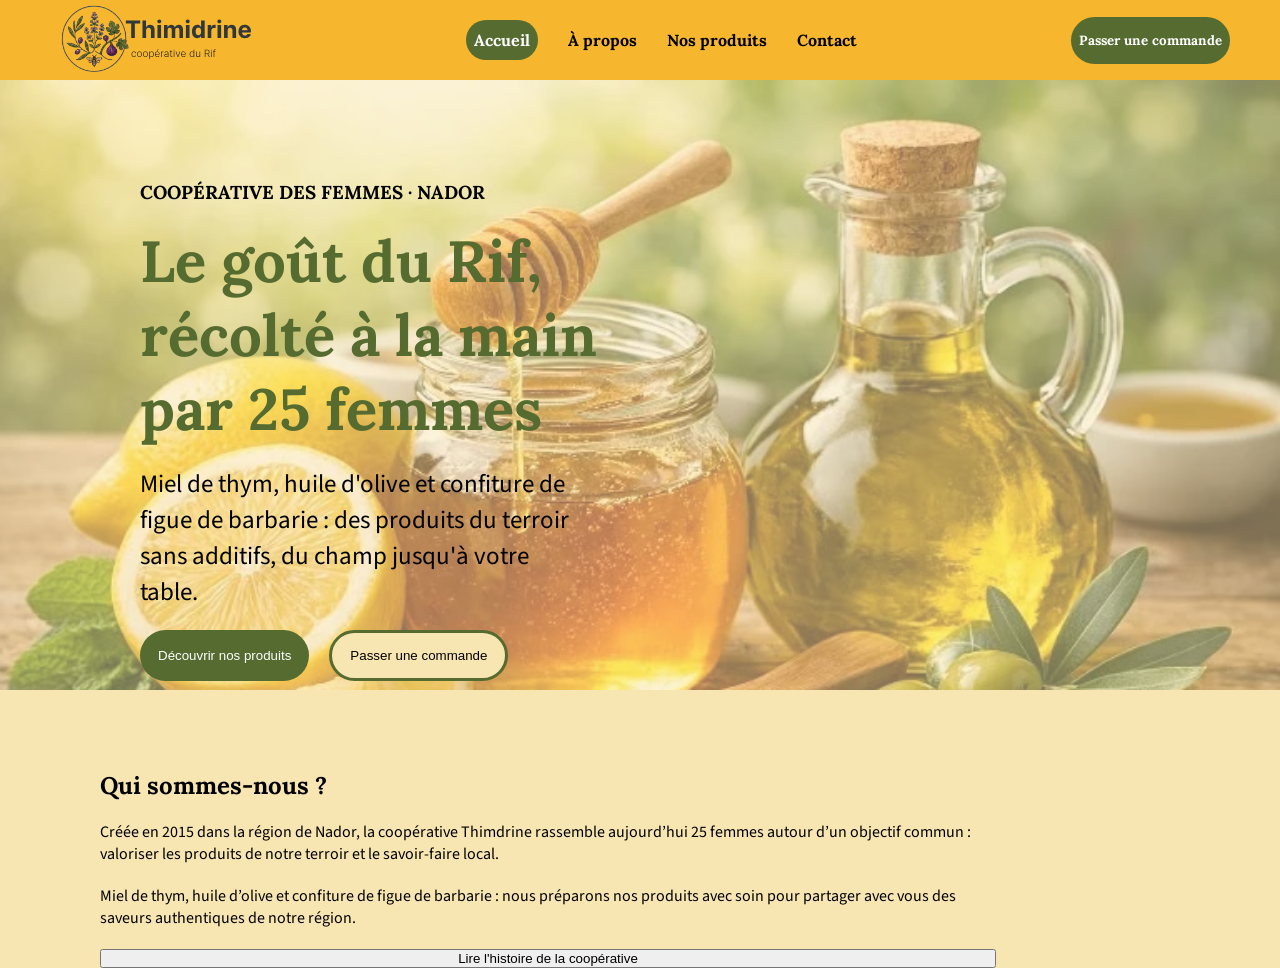
==== index.html @ fd7c1a10 "nav bar et hero" ====
<!DOCTYPE html>
<html lang="en">
<head>
    <meta charset="UTF-8">
    <meta name="viewport" content="width=device-width, initial-scale=1.0">
    <link rel="preconnect" href="https://fonts.googleapis.com">
    <link rel="preconnect" href="https://fonts.gstatic.com" crossorigin>
    <link href="https://fonts.googleapis.com/css2?family=Lora:ital,wght@0,400..700;1,400..700&display=swap" rel="stylesheet">
<link href="https://fonts.googleapis.com/css2?family=Source+Sans+3:ital,wght@0,200..900;1,200..900&display=swap" rel="stylesheet">
    <link rel="stylesheet" href="style.css">
    <title>Thimidrine</title>
</head>
<body>
 <nav>

   <a href="index.html" class="logo"> <img  src="images/logo-thymidrine.svg" alt=""></a>

    <div class="navigation">
    <a href="index.html" class="active">Accueil</a>
    <a href="">À propos</a>
    <a href="">Nos produits</a>
    <a href="">Contact</a>

    </div>

    <button>Passer une commande</button>
 
 </nav>

 <main>
<section class="hero-section">
<div class="hero"></div>
<div class="hero-info">
<h3>COOPÉRATIVE DES FEMMES · NADOR</h3>
<h1>Le goût du Rif, récolté à la main par 25 femmes</h1>
<p>Miel de thym, huile d'olive et confiture de figue de barbarie : des produits du terroir sans additifs, du champ jusqu'à votre table.</p>
<div class="button-hero">
    <button class="btn1">Découvrir nos produits</button>
    <button class="btn2">Passer une commande</button>

</div>
</div>

</section>




<div class="nous">
    <h2>Qui sommes-nous ?</h2>
    <p>Créée en 2015 dans la région de Nador, la coopérative Thimdrine rassemble aujourd’hui 25 femmes autour d’un objectif commun : valoriser les produits de notre terroir et le savoir-faire local.</p>
    <p>Miel de thym, huile d’olive et confiture de figue de barbarie : nous préparons nos produits avec soin pour partager avec vous des saveurs authentiques de notre région.</p>
     <button>Lire l'histoire de la coopérative</button>
</div>





 </main>




    
</body>
</html>
---- style.css ----
*{
margin: 0;
padding: 0;
box-sizing: border-box;
    
}
:root{
--baige : #F8E6B2;
--yellow: #F6B72E;
--vert: #556B2F;
--titre : "Lora", serif;
--texte : "Source Sans 3" , sans-serif;


}
a{
font-family: var(--titre);
text-decoration: none;
}

body{
    font-family: var(--texte);
    background-color: var(--baige);
     padding-top: 80px;
}
h1 , h2 , h3  {

    font-family: var(--titre);
}
nav{
    background-color: var(--yellow );
    width: 100%; 
    height: 80px;
    display: flex;
    align-items: center;
    justify-content: space-between;
    padding-right: 50px;
    position: fixed;
   top: 0;
   left: 0;
     z-index: 1000;
}
.logo img{
  max-height: 100%;
 
}
.navigation a {
  font-weight: bold;
    color: black;
    
    

}
.navigation{
    display: flex;
    align-items: center;
    gap: 30px
    
}
nav button{
   border: none;
   background-color: var(--vert); 
   padding: 15px 8px;
   color: white;
   border-radius: 30px;
   font-weight: bold;
   font-family: var(--titre);
   
}

.navigation .active{
    background-color: var(--vert);
    color: white;
    padding: 10px 8px;
    border-radius: 30px;
}
.hero-section{
    background-image: url(images/thimidrine-hero.webp);
   width: 100%;
   height: 610px;
    
       background-size: cover;
      
    background-repeat: no-repeat;
    position: relative;
    overflow: hidden;
    
}
.hero {
    position: absolute;
    width: 100%;
    height: 100%;
    background: rgba(248, 230, 178, 0.47); ;
    
   
    
}
.hero-info{
    height: 100%;
    width: 50%;
    display: flex;
    flex-direction: column;
    padding: 100px 0 0 140px;
    gap: 20px;
    position: absolute;
    
    
}
.hero-info h1{
font-size: 58px;
color: var(--vert);

}

.hero-info p{
    font-size: 25px;
   
    width: 90%;

}

.button-hero{
  display: flex;
  gap: 20px;

}
.button-hero button {
padding: 15px 18px;
border-radius: 30px;
border: none;

}
.button-hero .btn1{
    background: var(--vert);
    color: white;
}
.button-hero .btn2{

    background: var(--baige);
    border: var(--vert) solid 3px;
   
}


.nous{
display: flex;
flex-direction: column;
gap: 20px;
    width: 70%;
   
    margin-left: 100px;
    margin-top: 80px;
}
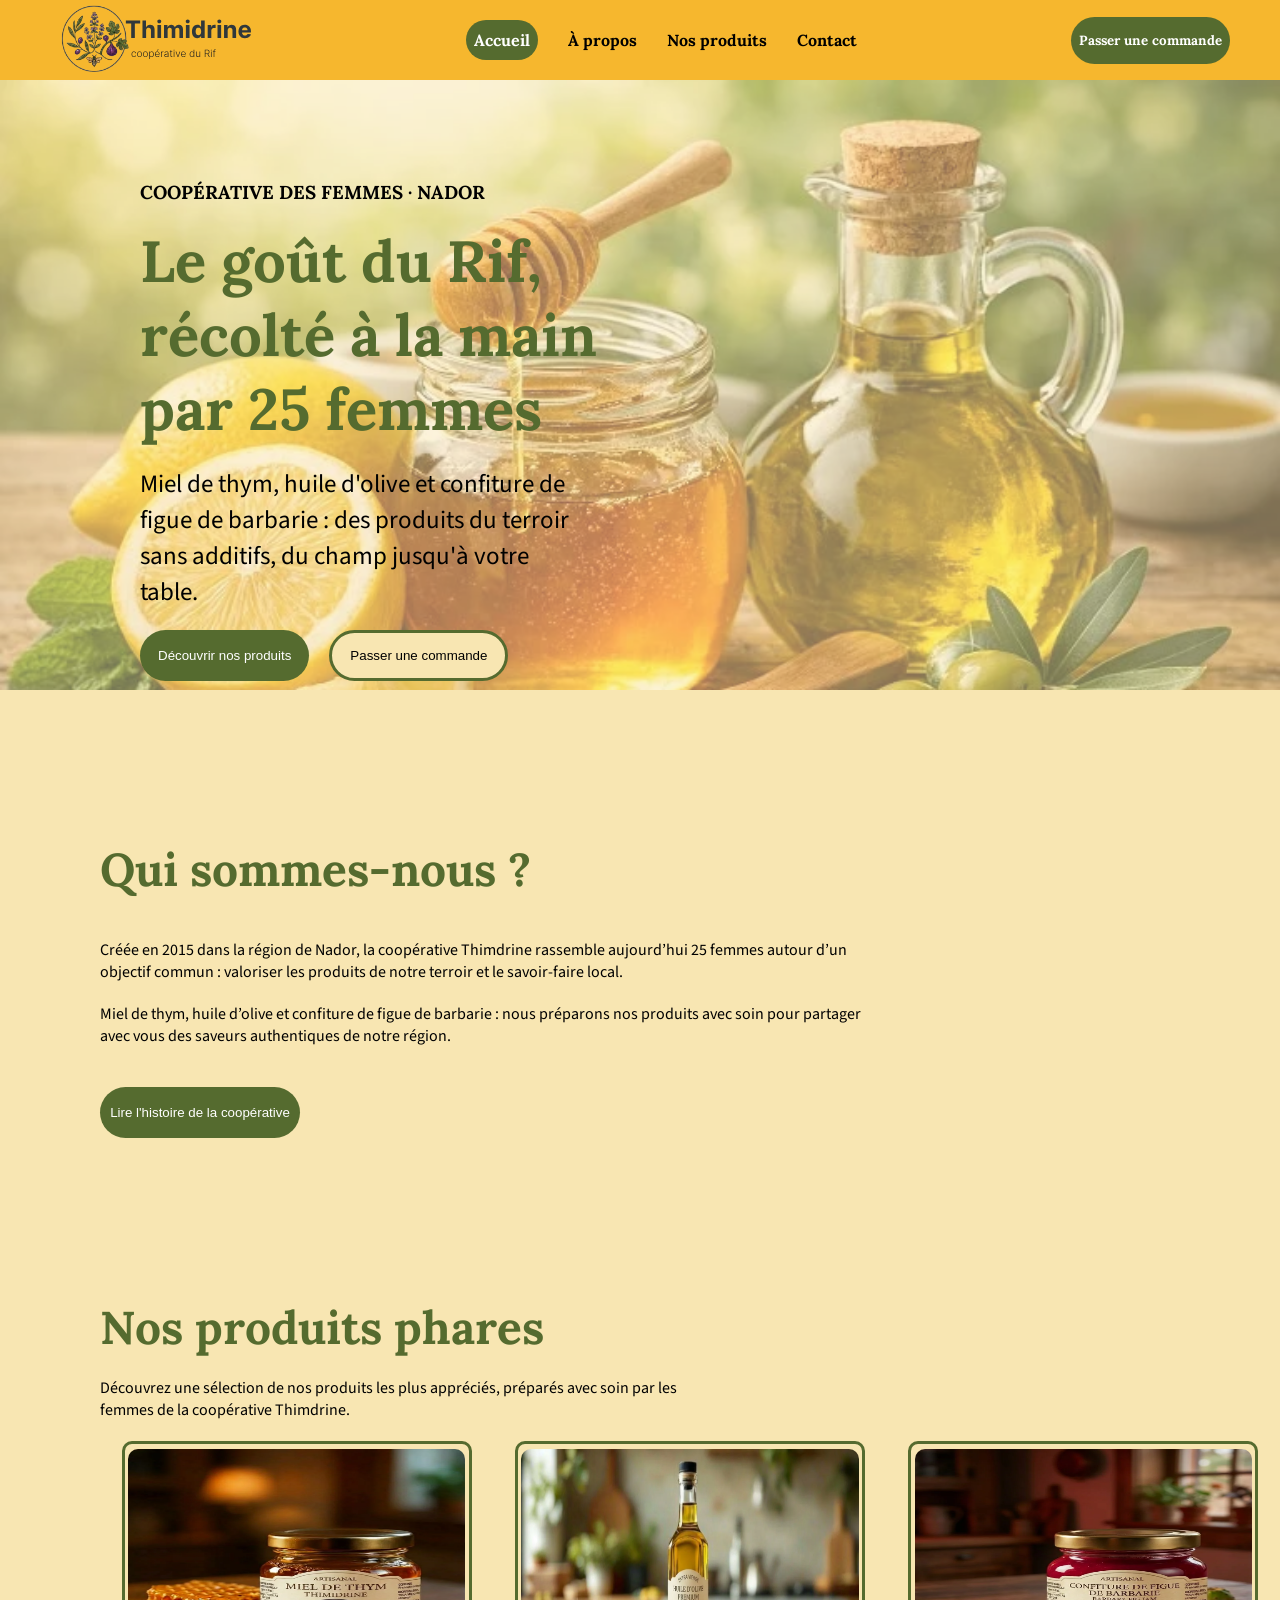
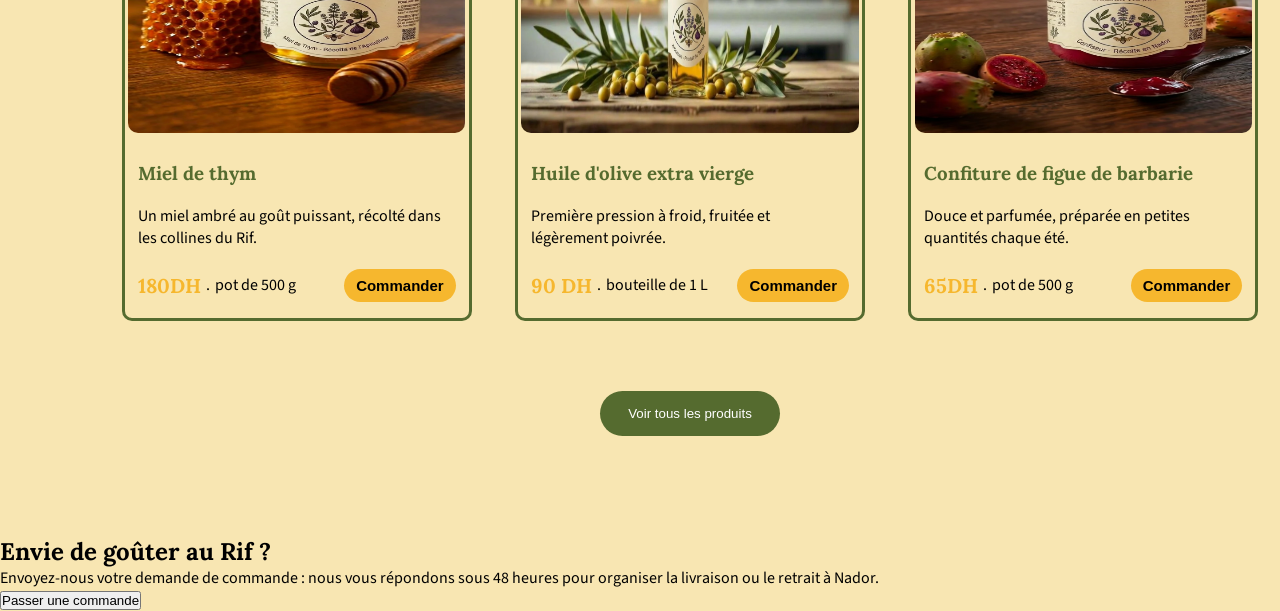
==== commit d13ad319: "la partie  produits de phares et Qui sommes-nous" ====
--- a/index.html
+++ b/index.html
@@ -48,9 +48,84 @@
 
 <div class="nous">
     <h2>Qui sommes-nous ?</h2>
-    <p>Créée en 2015 dans la région de Nador, la coopérative Thimdrine rassemble aujourd’hui 25 femmes autour d’un objectif commun : valoriser les produits de notre terroir et le savoir-faire local.</p>
+   <div class="text-nous">
+     <p>Créée en 2015 dans la région de Nador, la coopérative Thimdrine rassemble aujourd’hui 25 femmes autour d’un objectif commun : valoriser les produits de notre terroir et le savoir-faire local.</p>
     <p>Miel de thym, huile d’olive et confiture de figue de barbarie : nous préparons nos produits avec soin pour partager avec vous des saveurs authentiques de notre région.</p>
+   </div>
      <button>Lire l'histoire de la coopérative</button>
+</div>
+
+
+
+<div class="produits-phares">
+    <h2>Nos produits phares</h2>
+    <p class="text-phare">Découvrez une sélection de nos produits les plus appréciés, préparés avec soin par les femmes de la coopérative Thimdrine.</p>
+   <div class="cartes-produits"> 
+<div class="carte-produit">
+    <img src="images/miel tymidrine.webp" alt="">
+    <div class="info-produit">
+        <h3>Miel de thym</h3>
+        <p>Un miel ambré au goût puissant, récolté dans les collines du Rif.</p>
+        <div class="prix-commande">
+        <div class="prix">
+            <h4>180DH</h4>
+            <p>.</p>
+            <p>pot de 500 g</p>
+  
+        </div>
+        <button>Commander</button>
+        </div>
+</div>
+
+   
+
+</div>
+
+<div class="carte-produit">
+    <img src="images/huile d'olive thimidrine.webp" alt="">
+    <div class="info-produit">
+        <h3>Huile d'olive extra vierge</h3>
+        <p>Première pression à froid, fruitée et légèrement poivrée.</p>
+        <div class="prix-commande">
+        <div class="prix">
+            <h4>90 DH </h4>
+            <p>.</p>
+            <p>bouteille de 1 L</p>
+  
+        </div>
+        <button>Commander</button>
+        </div>
+</div>
+
+   
+
+</div>
+
+<div class="carte-produit">
+    <img src="images/confiture de Confiture de figue de barbarie thimidrine.webp" alt="">
+    <div class="info-produit">
+        <h3>Confiture de figue de barbarie</h3>
+        <p>Douce et parfumée, préparée en petites quantités chaque été.</p>
+        <div class="prix-commande">
+        <div class="prix">
+            <h4>65DH</h4>
+            <p>.</p>
+            <p>pot de 500 g</p>
+  
+        </div>
+        <button>Commander</button>
+        </div>
+</div>
+
+   
+
+</div>
+
+</div> 
+
+<div class="btn1">
+   <button>Voir tous les produits</button>
+</div>
 </div>
 
 
@@ -59,6 +134,19 @@
 
  </main>
 
+ <footer>
+    <div>
+        <h2>Envie de goûter au Rif ?</h2>
+        <p>Envoyez-nous votre demande de commande : nous vous répondons sous 48 heures pour organiser la livraison ou le retrait à Nador.</p>
+        <button>Passer une commande</button>
+    </div>
+
+
+
+
+
+ </footer>
+
 
 
 
--- a/style.css
+++ b/style.css
@@ -10,6 +10,7 @@
 --vert: #556B2F;
 --titre : "Lora", serif;
 --texte : "Source Sans 3" , sans-serif;
+--size-h2 : 46px
 
 
 }
@@ -23,7 +24,7 @@
     background-color: var(--baige);
      padding-top: 80px;
 }
-h1 , h2 , h3  {
+h1 , h2 , h3 , h4  {
 
     font-family: var(--titre);
 }
@@ -145,22 +146,133 @@
 .nous{
 display: flex;
 flex-direction: column;
+gap: 40px;
+    width: 62%;
+   
+    margin-left: 100px;
+    margin-top: 150px;
+
+}
+.nous h2{
+    color: var(--vert);
+    font-size: var(--size-h2);
+}
+.text-nous{
+
+display:flex;
+flex-direction: column;
 gap: 20px;
-    width: 70%;
-   
-    margin-left: 100px;
-    margin-top: 80px;
-}
-
-
-
-
-
-
-
-
-
-
-
-
-    
+}
+.nous button{
+
+    width: 200px;
+    padding: 18px 5px;
+    border-radius: 30px;
+    border: none;
+    background-color: var(--vert);
+    color: white;
+    
+}
+.carte-produit {
+ max-width: 350px;
+ width: 100%;
+ height: 480px;
+ border: var(--vert) solid 3px;
+ border-radius: 10px;
+
+}
+.carte-produit img {
+    width: 98%;
+    height: 60%;
+   display: block;
+   margin: 5px auto;
+   background-size: cover;
+   border-radius: 10px;
+}
+.info-produit{
+    margin-left: 13px;
+    margin-right: 13px;
+    margin-top: 8%;
+    display: flex;
+    flex-direction: column;
+    gap: 20px;
+   
+}
+.info-produit h3 {
+    color: var(--vert);
+}
+.prix{
+    display:flex;
+    gap: 5px;
+    align-items: center;
+    
+}
+.prix h4{
+    font-size: 20px;
+    color: var(--yellow);
+}
+.prix-commande{
+    display: flex;
+    gap: 18px;
+    align-items: center;
+    justify-content: space-between;
+
+}
+.prix-commande button {
+    padding: 8px 12px;
+    border-radius: 20px;
+    border: none;
+    font-size: 15px;
+    background-color: var(--yellow);
+    font-weight: bold;
+    
+}
+
+.produits-phares {
+    margin: 160px 0 100px 100px;
+    display: flex;
+    flex-direction: column;
+    gap: 20px;
+}
+.produits-phares h2{
+    font-size: var(--size-h2);
+    color: var(--vert)
+}
+.produits-phares .text-phare{
+    width: 50%;
+    
+}
+.cartes-produits{
+    display: flex;
+    justify-content: space-around;
+}
+
+.produits-phares .btn1 button{
+    width: 180px;
+    padding: 15px 0;
+    border-radius: 30px;
+    border: none;
+    background-color: var(--vert);
+    color: white;
+}
+.produits-phares .btn1{
+    width: 100%;
+    display: flex;
+    justify-content: center;
+    margin-top: 50px;
+}
+
+
+
+
+
+
+
+
+
+
+
+
+
+
+    
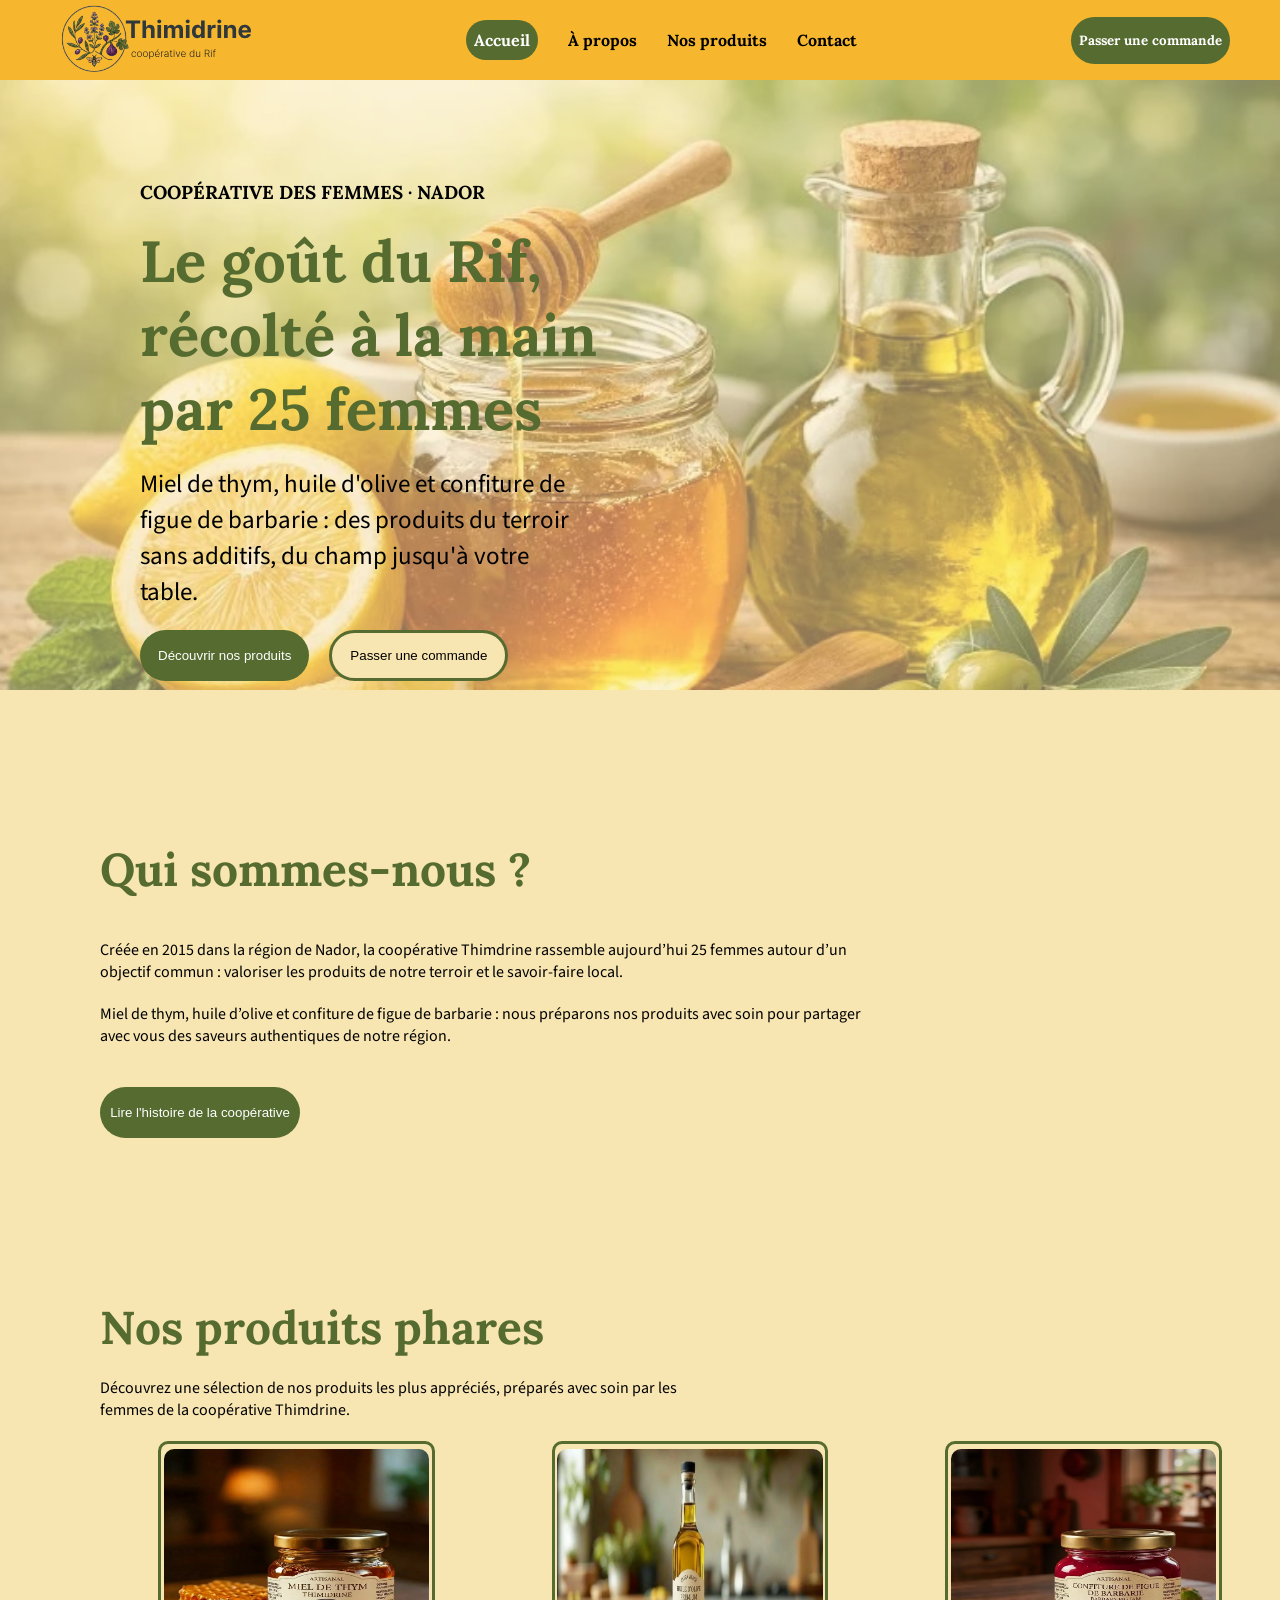
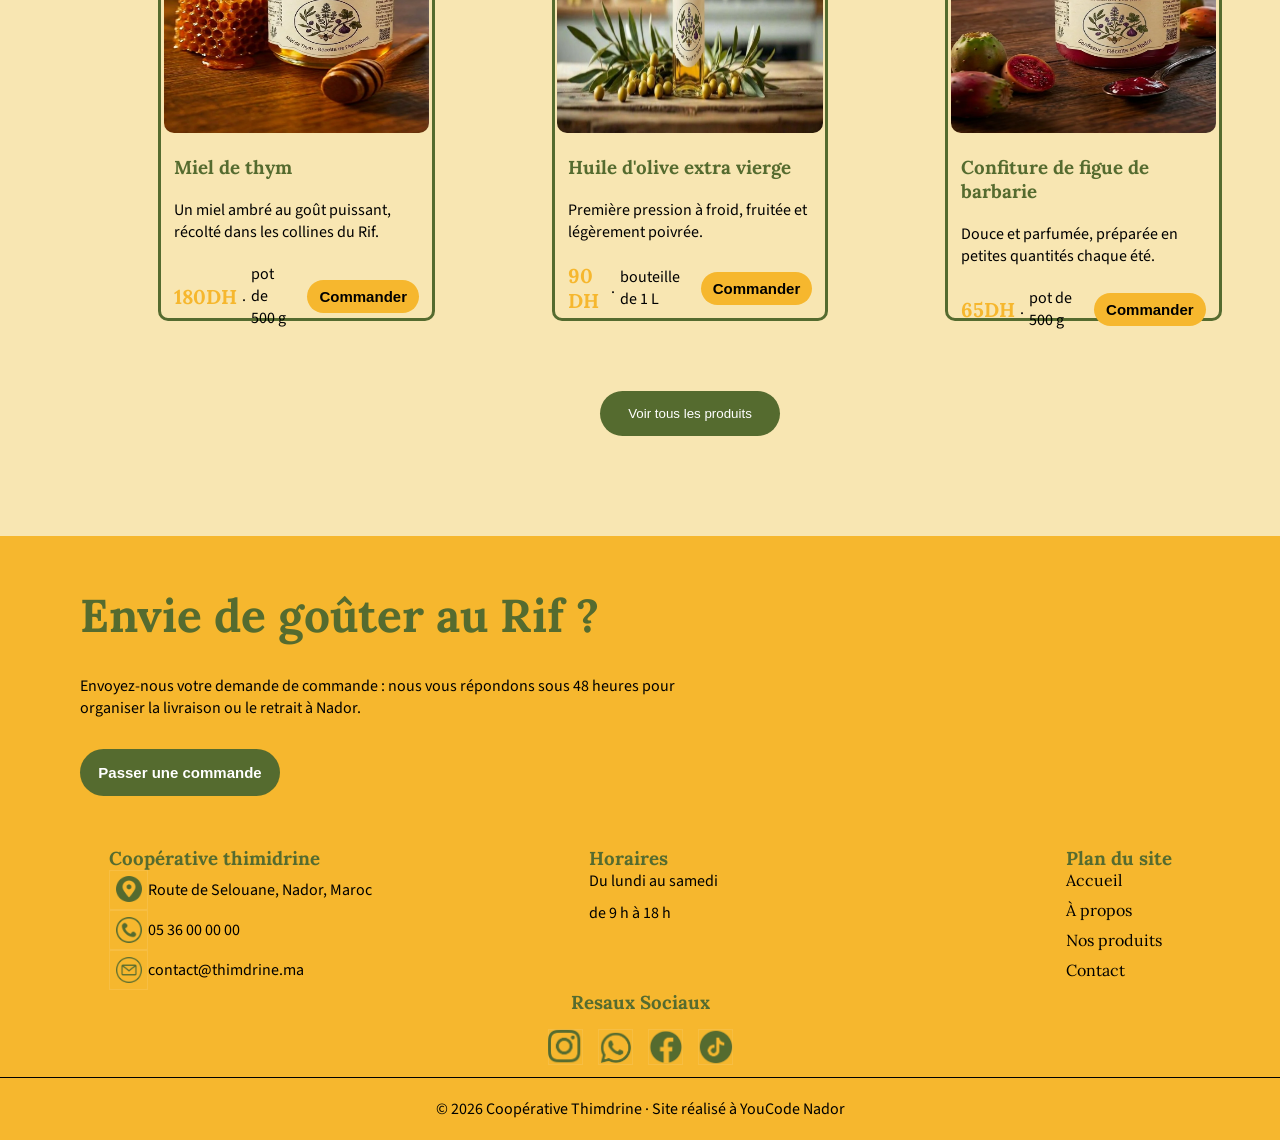
==== commit 1a316feb: "finalisation de la page a propos" ====
--- a/index.html
+++ b/index.html
@@ -17,8 +17,8 @@
 
     <div class="navigation">
     <a href="index.html" class="active">Accueil</a>
-    <a href="">À propos</a>
-    <a href="">Nos produits</a>
+    <a href="propos.html">À propos</a>
+    <a href="Produits.html">Nos produits</a>
     <a href="">Contact</a>
 
     </div>
@@ -135,12 +135,78 @@
  </main>
 
  <footer>
-    <div>
+    <div class="envie">
         <h2>Envie de goûter au Rif ?</h2>
         <p>Envoyez-nous votre demande de commande : nous vous répondons sous 48 heures pour organiser la livraison ou le retrait à Nador.</p>
         <button>Passer une commande</button>
     </div>
 
+    <div class="info-footer">
+        <div class="cooperative">
+            <h3>Coopérative thimidrine</h3>
+            <div class="ico-texte">
+                <img src="images/localisation-vert.svg" alt="">
+                <p>Route de Selouane, Nador, Maroc</p>
+            </div>
+
+             <div class="ico-texte">
+                <img src="images/telephone-vert.svg" alt="">
+                <p>05 36 00 00 00</p>
+            </div>
+
+            <div class="ico-texte">
+                <img src="images/mail-vert.svg" alt="">
+                <p>contact@thimdrine.ma</p>
+            </div>
+
+
+          
+            </div>
+
+              <div class="horaire">
+                <h3>Horaires</h3>
+                <div class="ho-text">
+                <p>Du lundi au samedi</p>
+                <p>de 9 h à 18 h</p>
+</div>
+            </div>
+
+            <div class="plan">
+                <h3>Plan du site</h3>
+                <div class="lien-plan">
+             <a href="index.html" >Accueil</a>
+             <a href="">À propos</a>
+             <a href="Produits.html">Nos produits</a>
+             <a href="">Contact</a>
+             </div>
+
+
+        </div>
+
+
+
+    </div>
+
+    <div class="resaux">
+        <h3>Resaux Sociaux</h3>
+        <div class="resaux-img">
+            <a href=""><img src="images/instagram-vert.svg" alt=""></a>
+            <a href=""><img src="images/whatsapp-vert.svg" alt=""></a>
+            <a href=""><img src="images/facebook-vert.svg" alt=""></a>
+            <a href=""><img src="images/tiktok-vert.svg" alt=""></a>
+
+        </div>
+
+    </div>
+
+    <div class="copyright">
+        <div class="ligne"></div>
+        <p>© 2026 Coopérative Thimdrine · Site réalisé à YouCode Nador</p>
+
+    </div>
+
+
+
 
 
 
--- a/style.css
+++ b/style.css
@@ -38,7 +38,6 @@
     padding-right: 50px;
     position: fixed;
    top: 0;
-   left: 0;
      z-index: 1000;
 }
 .logo img{
@@ -174,11 +173,12 @@
     
 }
 .carte-produit {
- max-width: 350px;
- width: 100%;
+ flex: 0 0 calc((100% - 350px) / 3);
  height: 480px;
  border: var(--vert) solid 3px;
  border-radius: 10px;
+  
+   
 
 }
 .carte-produit img {
@@ -261,18 +261,203 @@
     justify-content: center;
     margin-top: 50px;
 }
-
-
-
-
-
-
-
-
-
-
-
-
-
-
-    
+.envie {
+margin-left: 80px;
+display: flex;
+flex-direction: column;
+gap: 30px;
+
+}
+.envie h2{
+    font-size: var(--size-h2);
+    color: var(--vert);
+}
+.envie p{
+    width: 50%;
+}
+.envie button{
+    width: 200px;
+     padding: 15px 8px;
+    border-radius: 30px;
+    border: none;
+    font-size: 15px;
+    background-color: var(--vert);
+    font-weight: bold;
+    color: white;
+    
+}
+footer{
+    padding-top: 50px;
+    background-color: var(--yellow);
+    
+}
+footer h3{
+    color: var(--vert);
+}
+.info-footer{
+    display: flex;
+    justify-content: space-around;
+    margin-top: 50px;
+
+   
+}
+.ico-texte {
+    display: flex;
+    align-items: center;
+
+}
+.lien-plan{
+    display: flex;
+    flex-direction: column;
+    gap: 10px;
+    
+    
+}
+.lien-plan a{
+    color: black;
+}
+.ho-text{
+    display: flex;
+    flex-direction: column;
+    gap: 10px;
+}
+
+
+.resaux {
+   
+    display: flex;
+    flex-direction: column;
+    align-items: center;
+    text-align: center;
+    gap: 15px;
+}
+
+.resaux-img {
+    display: flex;
+    justify-content: center;
+    align-items: center;
+    gap: 15px;
+}
+
+.resaux-img img {
+    width: 35px;
+    
+}
+
+.horaire{
+    width: 260px;
+}
+.copyright{
+    margin-top: 8px;
+    display: flex;
+    flex-direction: column;
+    align-items: center;
+    gap: 20px;
+    padding-bottom: 20px;
+}
+
+
+.copyright .ligne{
+
+    width: 100% ;
+    height: 1px;
+    background-color: black;
+
+}
+
+.titre-page-produit{
+    font-family: var(--titre);
+    font-size: 52px;
+    color: black;
+    text-align: center;
+    margin: 30px;
+}
+.tous-les-produits{
+    display: flex;
+    justify-content: space-around;
+    flex-wrap: wrap;
+    gap: 30px;
+    margin-bottom: 80px;
+    
+}
+
+.titre-propos {
+  
+    font-family: var(--titre);
+    font-size: 52px;
+    color: black;
+    text-align: center;
+    margin: 30px;
+}
+.histoire{
+    display: flex;
+    flex-direction: column;
+    margin: 50px 100px;
+    gap: 30px;
+    width: 60%;
+    
+}
+.histoire h2{
+   font-size: var(--size-h2); 
+   font-family: var(--titre);
+   color: var(--vert);
+}
+.text-histoire{
+    display: flex;
+    flex-direction: column;
+    gap:15px
+
+
+}
+.valeur h2{
+     font-size: var(--size-h2); 
+   font-family: var(--titre);
+   color: var(--vert);
+}
+.valeur{
+    display: flex;
+    flex-direction: column;
+    margin: 50px 100px;
+}
+.carte-valeur{
+    display: flex;
+    flex-direction: column;
+    padding: 20px 20px 30px 20px;
+    width: 350px;
+    gap: 20px;
+    border: var(--vert) solid 3px;
+    border-radius: 30px;
+    
+    
+}
+.cartes-valeurs{
+
+    margin-top: 70px;
+    display: flex;
+    justify-content: space-around;
+    margin-bottom: 140px;
+}
+
+.titre-carte{
+    display: flex;
+    font-size: 30px;
+    font-family: var(--titre);
+    align-items: center;
+    color: var(--vert);
+    gap: 10px;
+}
+
+
+
+
+
+
+
+
+
+
+
+
+
+
+    
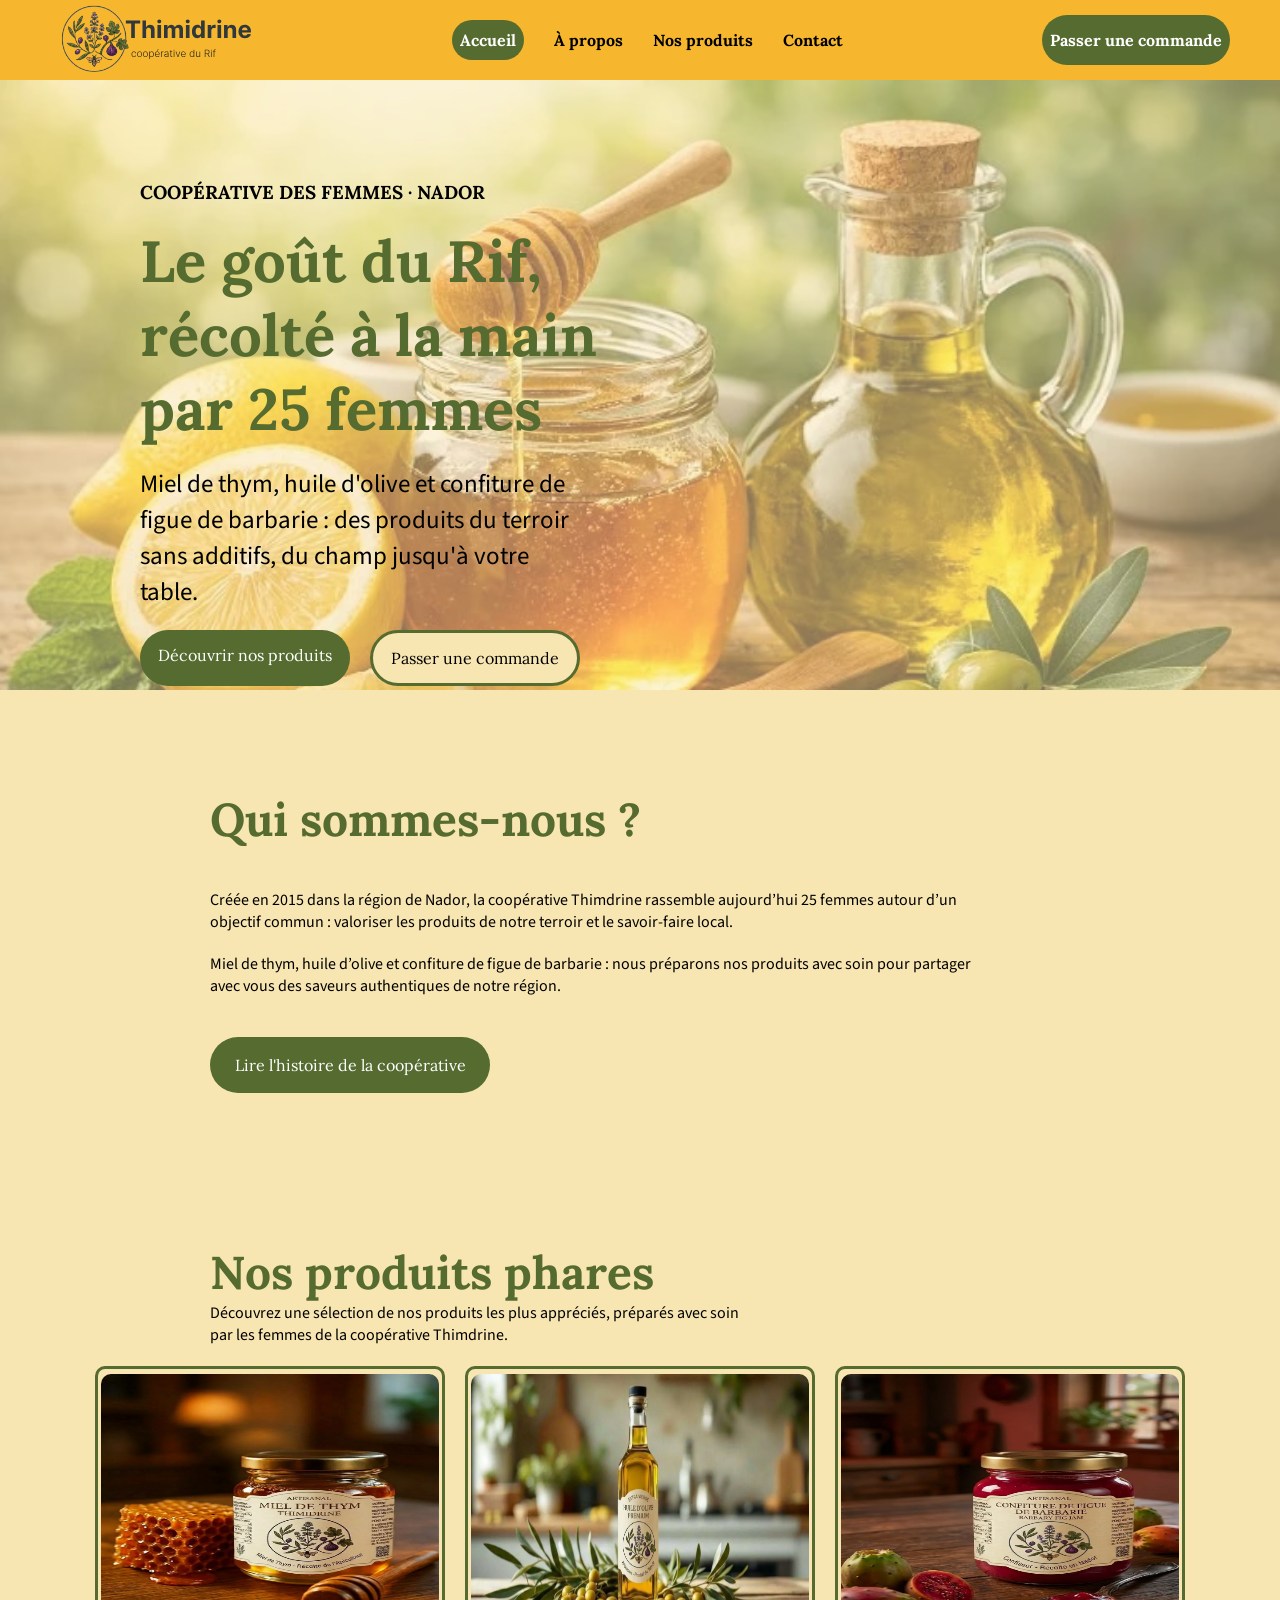
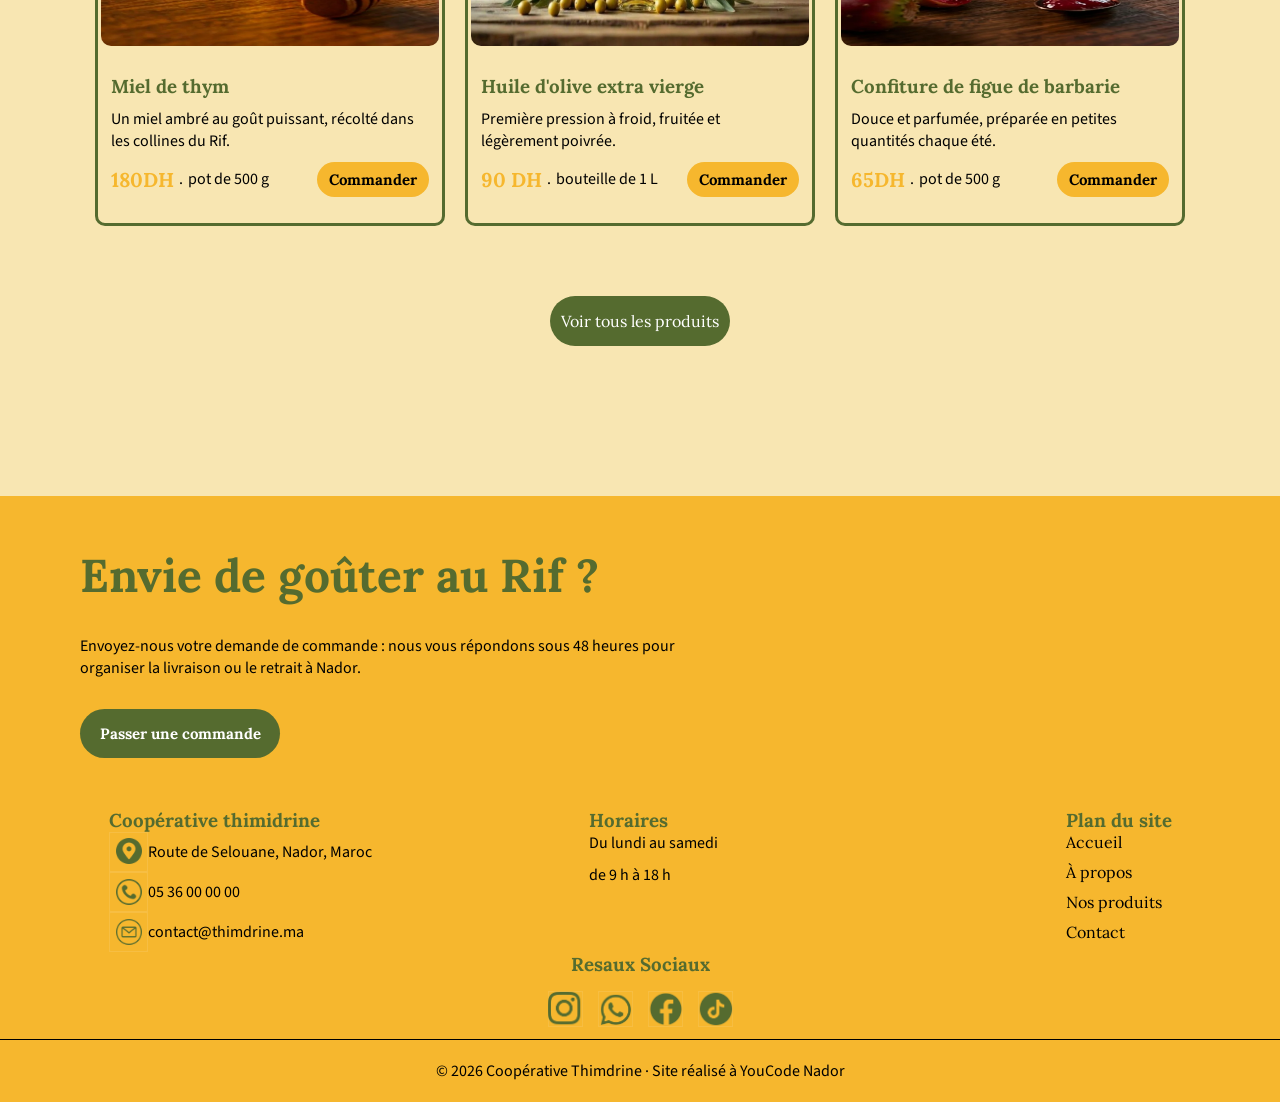
==== commit a6df966a: "ajoute des href aux lien du site" ====
--- a/index.html
+++ b/index.html
@@ -19,11 +19,11 @@
     <a href="index.html" class="active">Accueil</a>
     <a href="propos.html">À propos</a>
     <a href="Produits.html">Nos produits</a>
-    <a href="">Contact</a>
-
-    </div>
-
-    <button>Passer une commande</button>
+    <a href="contact.html">Contact</a>
+
+    </div>
+
+   <a href="contact.html" class="button">Passer une commande</a>
  
  </nav>
 
@@ -35,9 +35,8 @@
 <h1>Le goût du Rif, récolté à la main par 25 femmes</h1>
 <p>Miel de thym, huile d'olive et confiture de figue de barbarie : des produits du terroir sans additifs, du champ jusqu'à votre table.</p>
 <div class="button-hero">
-    <button class="btn1">Découvrir nos produits</button>
-    <button class="btn2">Passer une commande</button>
-
+    <a href="propos.html" class="btn1" >Découvrir nos produits</a>
+    <a href="contact.html" class="btn2">Passer une commande</a>
 </div>
 </div>
 
@@ -52,14 +51,17 @@
      <p>Créée en 2015 dans la région de Nador, la coopérative Thimdrine rassemble aujourd’hui 25 femmes autour d’un objectif commun : valoriser les produits de notre terroir et le savoir-faire local.</p>
     <p>Miel de thym, huile d’olive et confiture de figue de barbarie : nous préparons nos produits avec soin pour partager avec vous des saveurs authentiques de notre région.</p>
    </div>
-     <button>Lire l'histoire de la coopérative</button>
+     <a href="propos.html" class="button">Lire l'histoire de la coopérative</a>
 </div>
 
 
 
 <div class="produits-phares">
-    <h2>Nos produits phares</h2>
+    <div class="text-produit-phares">
+<h2>Nos produits phares</h2>
     <p class="text-phare">Découvrez une sélection de nos produits les plus appréciés, préparés avec soin par les femmes de la coopérative Thimdrine.</p>
+
+    </div>
    <div class="cartes-produits"> 
 <div class="carte-produit">
     <img src="images/miel tymidrine.webp" alt="">
@@ -73,7 +75,7 @@
             <p>pot de 500 g</p>
   
         </div>
-        <button>Commander</button>
+        <a href="contact.html" class="button">Commander</a>
         </div>
 </div>
 
@@ -93,7 +95,7 @@
             <p>bouteille de 1 L</p>
   
         </div>
-        <button>Commander</button>
+       <a href="contact.html" class="button">Commander</a>
         </div>
 </div>
 
@@ -113,7 +115,7 @@
             <p>pot de 500 g</p>
   
         </div>
-        <button>Commander</button>
+        <a href="contact.html" class="button">Commander</a>
         </div>
 </div>
 
@@ -122,9 +124,8 @@
 </div>
 
 </div> 
-
 <div class="btn1">
-   <button>Voir tous les produits</button>
+<a href="propos.html" >Voir tous les produits</a>
 </div>
 </div>
 
@@ -138,7 +139,7 @@
     <div class="envie">
         <h2>Envie de goûter au Rif ?</h2>
         <p>Envoyez-nous votre demande de commande : nous vous répondons sous 48 heures pour organiser la livraison ou le retrait à Nador.</p>
-        <button>Passer une commande</button>
+        <a href="contact.html" class="button">Passer une commande</a>
     </div>
 
     <div class="info-footer">
@@ -175,9 +176,9 @@
                 <h3>Plan du site</h3>
                 <div class="lien-plan">
              <a href="index.html" >Accueil</a>
-             <a href="">À propos</a>
+             <a href="propos.html">À propos</a>
              <a href="Produits.html">Nos produits</a>
-             <a href="">Contact</a>
+             <a href="contact.html">Contact</a>
              </div>
 
 
--- a/style.css
+++ b/style.css
@@ -57,7 +57,7 @@
     gap: 30px
     
 }
-nav button{
+nav .button{
    border: none;
    background-color: var(--vert); 
    padding: 15px 8px;
@@ -124,20 +124,20 @@
   gap: 20px;
 
 }
-.button-hero button {
-padding: 15px 18px;
-border-radius: 30px;
-border: none;
-
-}
+
 .button-hero .btn1{
     background: var(--vert);
     color: white;
+    padding: 15px 18px;
+border-radius: 30px;
 }
 .button-hero .btn2{
 
     background: var(--baige);
     border: var(--vert) solid 3px;
+    padding: 15px 18px;
+    color: black;
+border-radius: 30px;
    
 }
 
@@ -148,8 +148,8 @@
 gap: 40px;
     width: 62%;
    
-    margin-left: 100px;
-    margin-top: 150px;
+    margin-left: 210px;
+    margin-top: 100px;
 
 }
 .nous h2{
@@ -162,21 +162,23 @@
 flex-direction: column;
 gap: 20px;
 }
-.nous button{
-
-    width: 200px;
+.nous .button{
+
+    width: 280px;
     padding: 18px 5px;
     border-radius: 30px;
     border: none;
     background-color: var(--vert);
     color: white;
+    text-align: center;
     
 }
 .carte-produit {
- flex: 0 0 calc((100% - 350px) / 3);
- height: 480px;
+  width: 350px;
+ height: 460px;
  border: var(--vert) solid 3px;
  border-radius: 10px;
+
   
    
 
@@ -195,7 +197,7 @@
     margin-top: 8%;
     display: flex;
     flex-direction: column;
-    gap: 20px;
+    gap: 10px;
    
 }
 .info-produit h3 {
@@ -218,18 +220,19 @@
     justify-content: space-between;
 
 }
-.prix-commande button {
+.prix-commande .button {
     padding: 8px 12px;
     border-radius: 20px;
     border: none;
     font-size: 15px;
     background-color: var(--yellow);
     font-weight: bold;
+    color: black;
     
 }
 
 .produits-phares {
-    margin: 160px 0 100px 100px;
+    margin: 150px  0; 
     display: flex;
     flex-direction: column;
     gap: 20px;
@@ -244,22 +247,26 @@
 }
 .cartes-produits{
     display: flex;
-    justify-content: space-around;
-}
-
-.produits-phares .btn1 button{
+    gap: 20px;
+    justify-content: center;
+}
+
+.produits-phares .btn1 a {
     width: 180px;
     padding: 15px 0;
     border-radius: 30px;
     border: none;
     background-color: var(--vert);
-    color: white;
+     color: white;
+     text-align: center;
+    
 }
 .produits-phares .btn1{
     width: 100%;
     display: flex;
     justify-content: center;
     margin-top: 50px;
+   ;
 }
 .envie {
 margin-left: 80px;
@@ -275,7 +282,7 @@
 .envie p{
     width: 50%;
 }
-.envie button{
+.envie .button{
     width: 200px;
      padding: 15px 8px;
     border-radius: 30px;
@@ -284,6 +291,7 @@
     background-color: var(--vert);
     font-weight: bold;
     color: white;
+    text-align: center;
     
 }
 footer{
@@ -374,7 +382,7 @@
 }
 .tous-les-produits{
     display: flex;
-    justify-content: space-around;
+   justify-content: center;
     flex-wrap: wrap;
     gap: 30px;
     margin-bottom: 80px;
@@ -392,7 +400,7 @@
 .histoire{
     display: flex;
     flex-direction: column;
-    margin: 50px 100px;
+    margin: 50px 210px;
     gap: 30px;
     width: 60%;
     
@@ -417,7 +425,7 @@
 .valeur{
     display: flex;
     flex-direction: column;
-    margin: 50px 100px;
+    margin: 50px 210px;
 }
 .carte-valeur{
     display: flex;
@@ -446,18 +454,196 @@
     color: var(--vert);
     gap: 10px;
 }
-
-
-
-
-
-
-
-
-
-
-
-
-
-
-    
+.titre-contact{
+
+     font-family: var(--titre);
+    font-size: 52px;
+    color: black;
+    text-align: center;
+    margin: 30px;
+
+}
+.carte-contact1{
+background-color: var(--vert);
+width: 30%;
+height: 100%;
+padding: 30px 30px 50px 50px;
+border-radius: 30px;
+
+
+}
+.carte-contact1 h3 {
+    font-size: 26px;
+    color: var(--yellow);
+    margin-bottom: 20px;
+
+
+}
+.info-carte-contact{
+display: flex;
+align-items: center;
+gap: 10px;
+
+
+
+}
+.info-carte-contact img{
+width: 30px;
+
+}
+.contact{
+    display: flex;
+    justify-content: center;
+    gap: 100px;
+    margin-bottom: 80px;
+}
+.carte-contact2{
+background-color: var(--vert);
+width: 30%;
+padding: 30px 30px 50px 50px;
+border-radius: 30px;
+
+
+}
+.carte-contact2 h3{
+    font-size: 26px;
+    color: var(--yellow);
+    margin-bottom: 20px;
+  
+}
+
+.carte-contact2 .btn1 button{
+    padding: 15px 50px;
+border-radius: 30px;
+border: none;
+background-color: var(--yellow);
+margin-top: 30px;
+
+}
+.carte-contact2 .btn1 {
+    display: flex;
+    justify-content: center;
+}
+
+.info-commande input{
+
+    width: 90%;
+    height: 40px;
+    border-radius: 30px;
+    border: #F6B72E solid 2px;
+    padding-left: 10px;
+    background-color: var(--baige);
+    
+
+}
+.info-commande select{
+    width: 90%;
+    height: 40px;
+    border-radius: 30px;
+    border: #F6B72E solid 2px;
+    padding-left: 10px; 
+     background-color: var(--baige);
+}
+
+
+.commande-contact{
+ display: flex;
+ flex-direction: column;
+ gap: 10px;
+
+
+}
+.info-commande{
+
+    display: flex;
+    flex-direction: column;
+    gap: 10px;
+    
+
+}
+
+.info-commande h4{
+    margin-left: 10px;
+    
+}
+
+
+.Messagecommande textarea{
+     width: 90%;
+    min-height: 230px;
+    border-radius: 30px;
+    border: #F6B72E solid 2px;
+    padding: 10px 5px 5px 10px;
+
+     background-color: var(--baige);
+   
+
+    
+}
+.Messagecommande h4 {
+    margin-left: 10px;
+}
+
+.Messagecommande{
+
+    display: flex;
+    flex-direction: column;
+    gap: 10px;
+    
+}
+.info-cartes-contacts{
+
+    display: flex;
+    flex-direction: column;
+    gap: 10px;
+    margin-bottom: 30px;
+}
+.resaux-contact img{
+
+width: 40px;
+}
+.resaux-contact{
+
+    display: flex;
+    gap: 10px;
+}
+.text-produit-phares{
+    margin-left: 210px;
+}
+
+.carte-produit2 {
+ flex: 0 0 calc((100% - 350px) / 3);
+ height: 460px;
+ border: var(--vert) solid 3px;
+ border-radius: 10px;
+
+  
+   
+
+}
+.carte-produit2 img {
+    width: 98%;
+    height: 60%;
+   display: block;
+   margin: 5px auto;
+   background-size: cover;
+   border-radius: 10px;
+}
+
+
+
+
+
+
+
+
+
+
+
+
+
+
+
+
+
+    
